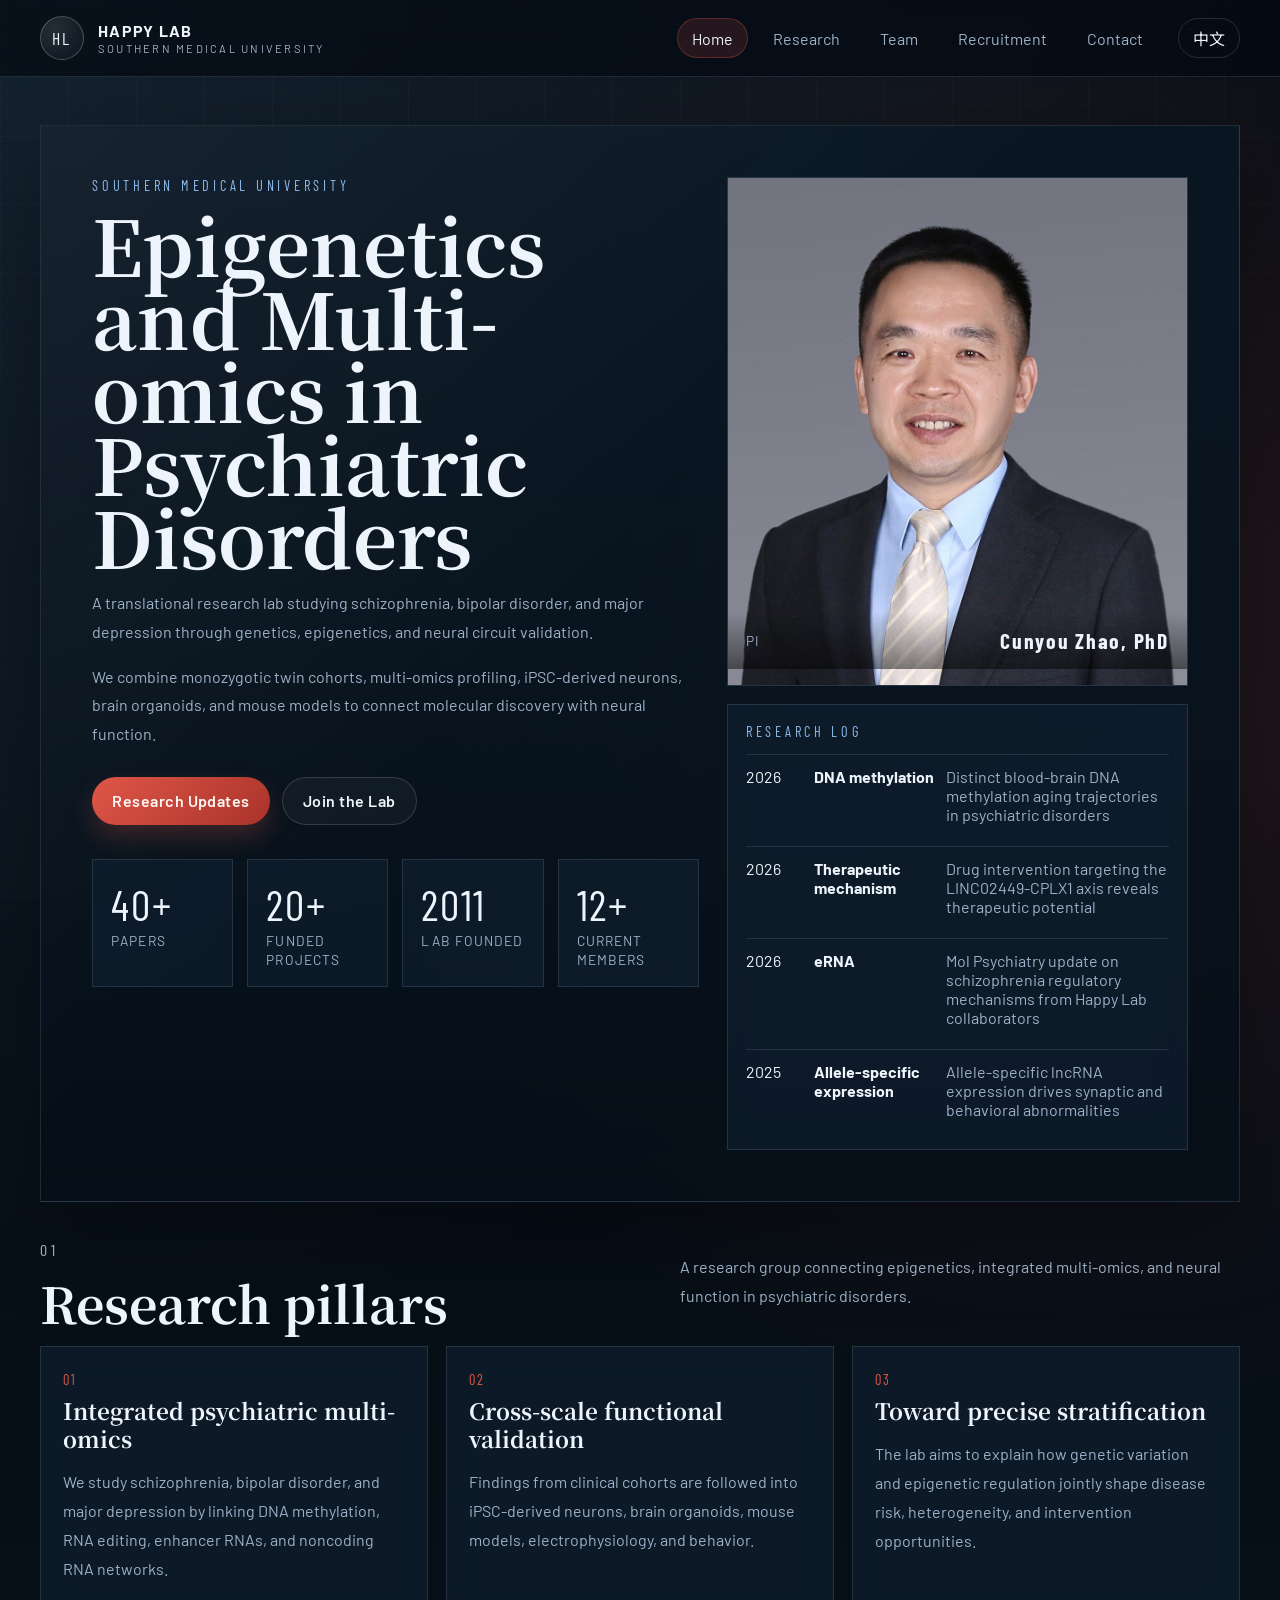
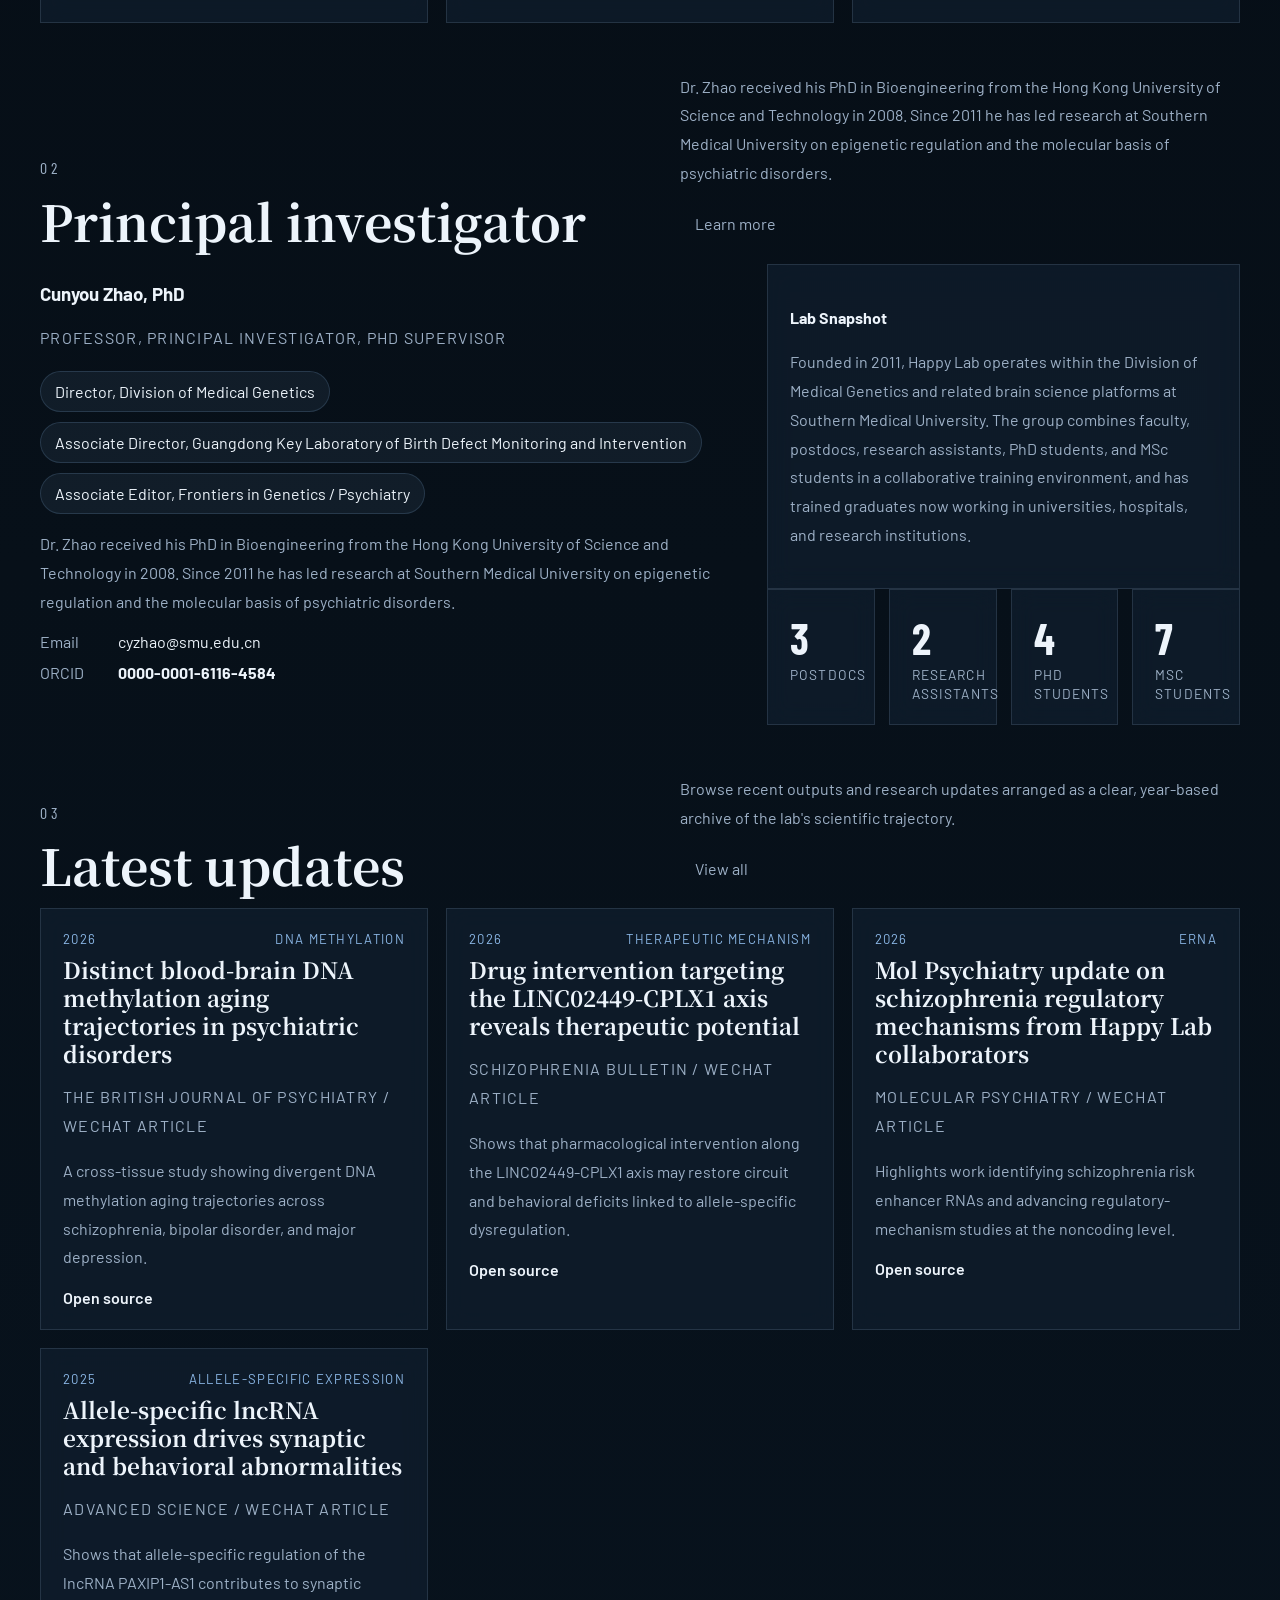
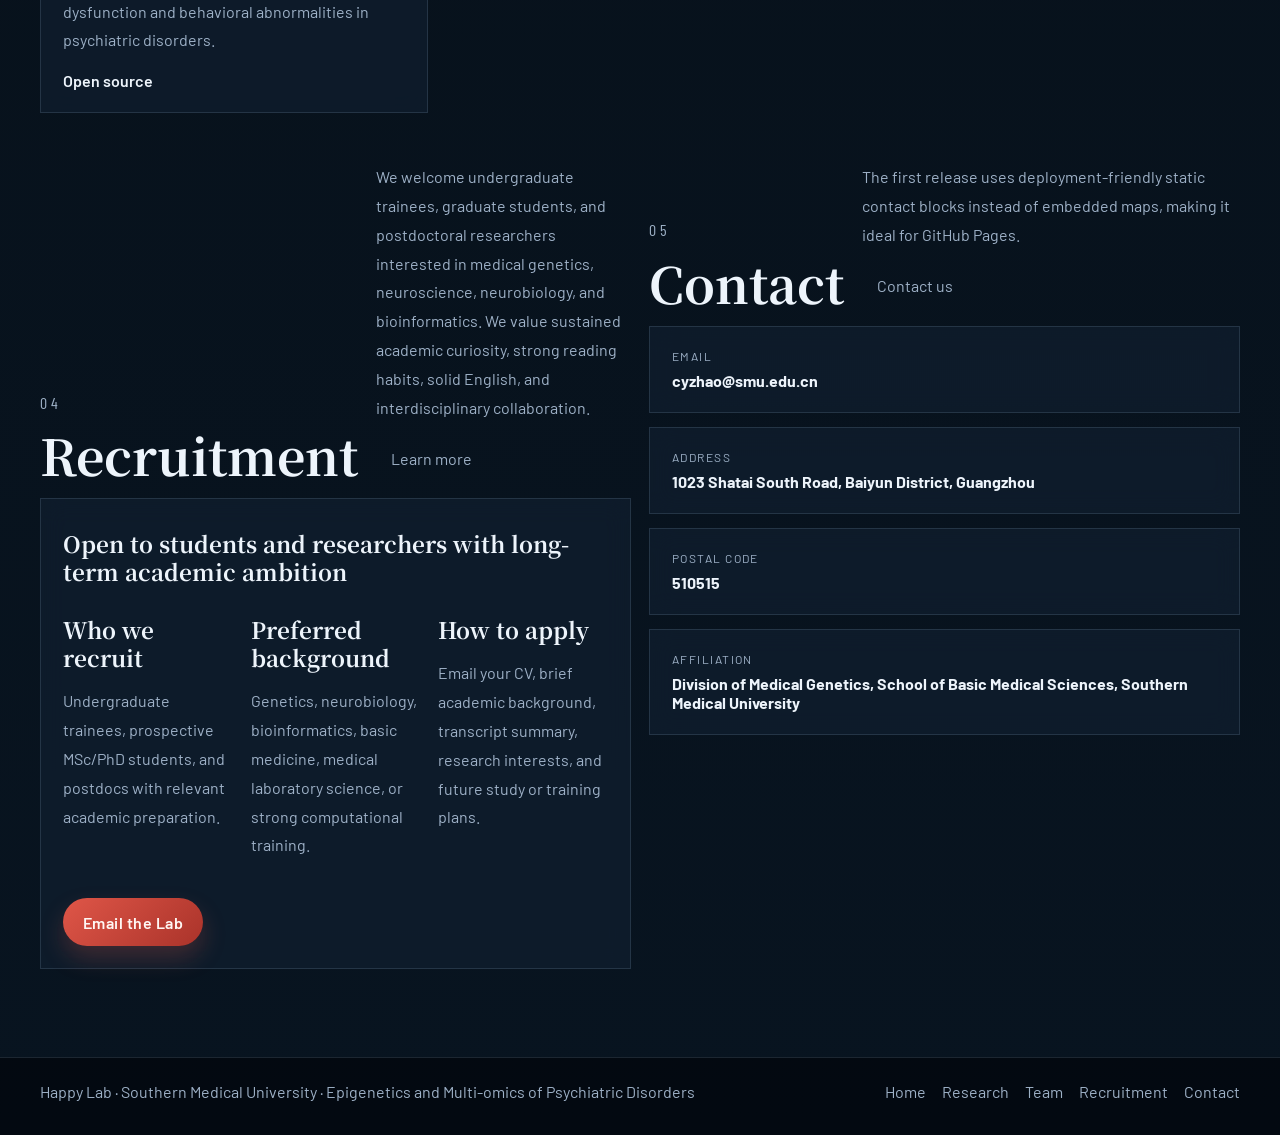
==== en/index.html @ 88c89195 "2.0version" ====
<!DOCTYPE html>
<html lang="en">
  <head>
    <meta charset="UTF-8">
    <meta name="viewport" content="width=device-width, initial-scale=1.0">
    <meta name="description" content="Happy Lab website for research updates, team information, recruitment, and contact details.">
    <title>Happy Lab</title>
    <link rel="preconnect" href="https://fonts.googleapis.com">
    <link rel="preconnect" href="https://fonts.gstatic.com" crossorigin>
    <link href="https://fonts.googleapis.com/css2?family=Barlow:wght@400;500;600;700&family=Barlow+Condensed:wght@500;600;700&family=Noto+Sans+SC:wght@400;500;700&family=Noto+Serif+SC:wght@500;700&display=swap" rel="stylesheet">
    <link rel="stylesheet" href="/styles/main.css">
    <script defer src="/content/site.zh.js"></script>
    <script defer src="/content/site.en.js"></script>
    <script defer src="/content/papers.zh.js"></script>
    <script defer src="/content/papers.en.js"></script>
    <script defer src="/scripts/app.js"></script>
  </head>
  <body data-lang="en" data-page="home">
    <header id="site-header"></header>
    <main id="app"></main>
    <footer id="site-footer"></footer>
  </body>
</html>
---- styles/main.css ----
:root {
  --bg: #071019;
  --bg-elevated: rgba(11, 24, 39, 0.84);
  --panel: rgba(15, 31, 48, 0.86);
  --panel-soft: rgba(18, 35, 53, 0.56);
  --line: rgba(164, 188, 214, 0.16);
  --text: #edf4fb;
  --muted: #9eb1c7;
  --accent: #df5648;
  --cold: #8cb8e7;
  --shadow: 0 28px 80px rgba(0, 0, 0, 0.34);
  --max-width: 1200px;
  --gutter: clamp(20px, 3vw, 40px);
  --serif: "Noto Serif SC", "Source Serif 4", serif;
  --sans: "Barlow", "Noto Sans SC", sans-serif;
  --display: "Barlow Condensed", "Noto Sans SC", sans-serif;
}

* { box-sizing: border-box; }
html { scroll-behavior: smooth; }
body {
  margin: 0;
  font-family: var(--sans);
  color: var(--text);
  background:
    radial-gradient(circle at top left, rgba(109, 167, 219, 0.14), transparent 30%),
    radial-gradient(circle at 85% 15%, rgba(223, 86, 72, 0.14), transparent 20%),
    linear-gradient(180deg, #050b12 0%, #071019 50%, #081420 100%);
  min-height: 100vh;
  position: relative;
}
body::before,
body::after {
  content: "";
  position: fixed;
  inset: 0;
  pointer-events: none;
  z-index: -2;
}
body::before {
  background-image:
    linear-gradient(rgba(255, 255, 255, 0.035) 1px, transparent 1px),
    linear-gradient(90deg, rgba(255, 255, 255, 0.035) 1px, transparent 1px);
  background-size: 68px 68px;
  mask-image: linear-gradient(180deg, rgba(0, 0, 0, 0.72), transparent 92%);
}
body::after {
  background:
    linear-gradient(130deg, transparent 0%, rgba(255, 255, 255, 0.03) 45%, transparent 100%),
    radial-gradient(circle, rgba(255, 255, 255, 0.07) 0 1px, transparent 1px);
  background-size: auto, 14px 14px;
  mix-blend-mode: screen;
  opacity: 0.22;
}
a { color: inherit; text-decoration: none; }
img { display: block; max-width: 100%; }

#site-header {
  position: sticky;
  top: 0;
  z-index: 20;
  backdrop-filter: blur(18px);
  background: rgba(4, 10, 18, 0.68);
  border-bottom: 1px solid var(--line);
}

.header-shell,
.footer-shell,
#app {
  width: min(var(--max-width), calc(100% - 2 * var(--gutter)));
  margin: 0 auto;
}

.header-shell {
  display: flex;
  align-items: center;
  justify-content: space-between;
  gap: 24px;
  padding: 16px 0;
}

.brand-lockup {
  display: inline-flex;
  align-items: center;
  gap: 14px;
  min-width: 0;
}
.brand-mark {
  display: grid;
  place-items: center;
  width: 44px;
  height: 44px;
  border: 1px solid rgba(255, 255, 255, 0.22);
  border-radius: 50%;
  font-family: var(--display);
  font-size: 1.1rem;
  letter-spacing: 0.12em;
  background: radial-gradient(circle at 30% 30%, rgba(255, 255, 255, 0.12), rgba(255, 255, 255, 0.02));
}
.brand-text { display: grid; gap: 2px; }
.brand-text strong,
.brand-text em { white-space: nowrap; }
.brand-text strong {
  font-size: 1rem;
  letter-spacing: 0.08em;
  text-transform: uppercase;
}
.brand-text em {
  font-style: normal;
  font-size: 0.7rem;
  color: var(--muted);
  letter-spacing: 0.2em;
}

.nav-shell { display: flex; align-items: center; gap: 20px; }
.nav-shell nav { display: flex; gap: 10px; flex-wrap: wrap; }
.nav-link,
.language-switch,
.section-action,
.year-filter a {
  display: inline-flex;
  align-items: center;
  min-height: 40px;
  padding: 0 14px;
  border-radius: 999px;
  border: 1px solid transparent;
  color: var(--muted);
  transition: 220ms ease;
}
.nav-link:hover,
.nav-link.is-active,
.language-switch:hover,
.section-action:hover,
.year-filter a:hover {
  color: var(--text);
  border-color: rgba(255, 255, 255, 0.14);
  background: rgba(255, 255, 255, 0.04);
}
.nav-link.is-active {
  background: rgba(223, 86, 72, 0.14);
  border-color: rgba(223, 86, 72, 0.3);
}
.language-switch {
  color: var(--text);
  border-color: rgba(140, 184, 231, 0.2);
}

.menu-toggle {
  display: none;
  width: 46px;
  height: 46px;
  padding: 0;
  border: 1px solid rgba(255, 255, 255, 0.14);
  border-radius: 50%;
  background: rgba(255, 255, 255, 0.04);
  cursor: pointer;
}
.menu-toggle span {
  display: block;
  width: 18px;
  height: 1px;
  margin: 6px auto;
  background: var(--text);
}

#app { padding: 48px 0 88px; }

.hero,
.page-hero {
  overflow: hidden;
  border: 1px solid var(--line);
  background:
    linear-gradient(135deg, rgba(255, 255, 255, 0.05), transparent 45%),
    linear-gradient(180deg, rgba(9, 23, 36, 0.94), rgba(6, 15, 24, 0.9));
  box-shadow: var(--shadow);
}
.hero {
  display: grid;
  grid-template-columns: 1.25fr 0.95fr;
  gap: 28px;
  padding: clamp(26px, 4vw, 54px);
  min-height: 72vh;
}
.page-hero {
  padding: clamp(26px, 4vw, 54px);
  margin-bottom: 34px;
}

.eyebrow,
.section-index,
.signal-title {
  margin: 0 0 14px;
  color: var(--cold);
  font-family: var(--display);
  font-size: 0.9rem;
  letter-spacing: 0.26em;
  text-transform: uppercase;
}
.hero-title,
.page-hero h1,
.section-header h2,
.team-copy h2,
.callout-card h2 {
  margin: 0;
  font-family: var(--serif);
  line-height: 0.95;
}
.hero-title {
  font-size: clamp(3rem, 6vw, 6.2rem);
  max-width: 10ch;
}
.page-hero h1 {
  font-size: clamp(2.5rem, 5vw, 4.2rem);
  margin-bottom: 16px;
}
.hero-subtitle,
.hero-mission,
.page-hero p,
.section-header p,
.pillar-card p,
.paper-card p,
.data-card p,
.callout-card p,
.faculty-bio p,
.team-copy p {
  color: var(--muted);
  font-size: 1rem;
  line-height: 1.8;
}
.hero-actions {
  display: flex;
  flex-wrap: wrap;
  gap: 12px;
  margin: 28px 0 34px;
}
.button {
  display: inline-flex;
  align-items: center;
  justify-content: center;
  min-height: 48px;
  padding: 0 20px;
  border-radius: 999px;
  font-weight: 600;
  letter-spacing: 0.03em;
  transition: transform 220ms ease;
}
.button:hover { transform: translateY(-2px); }
.button-primary {
  background: linear-gradient(135deg, var(--accent), #aa332a);
  color: #fff7f4;
  box-shadow: 0 12px 24px rgba(223, 86, 72, 0.24);
}
.button-secondary {
  background: rgba(255, 255, 255, 0.04);
  border: 1px solid rgba(255, 255, 255, 0.14);
}
.text-link { color: var(--text); font-weight: 600; }

.stat-grid,
.metric-row,
.metric-band {
  display: grid;
  gap: 14px;
  grid-template-columns: repeat(4, minmax(0, 1fr));
}
.stat-card,
.mini-metric,
.contact-card,
.paper-card,
.pillar-card,
.data-card,
.callout-card,
.hero-panel {
  border: 1px solid var(--line);
  background: rgba(18, 35, 53, 0.56);
  backdrop-filter: blur(12px);
}
.stat-card { padding: 18px; }
.stat-value,
.mini-metric strong {
  display: block;
  font-family: var(--display);
  font-size: clamp(1.8rem, 4vw, 2.7rem);
  letter-spacing: 0.04em;
}
.stat-label,
.mini-metric span,
.paper-source,
.panel-caption span {
  color: var(--muted);
  font-size: 0.86rem;
  letter-spacing: 0.08em;
  text-transform: uppercase;
}

.hero-visual { display: grid; gap: 18px; align-content: space-between; }
.hero-panel { overflow: hidden; }
.hero-portrait { min-height: 420px; }
.hero-portrait img {
  width: 100%;
  height: 100%;
  object-fit: cover;
  filter: saturate(0.88) contrast(1.03);
}
.panel-caption {
  display: flex;
  align-items: center;
  justify-content: space-between;
  gap: 16px;
  padding: 16px 18px;
  background: linear-gradient(180deg, transparent, rgba(0, 0, 0, 0.48));
  margin-top: -74px;
  position: relative;
}
.panel-caption strong {
  font-family: var(--display);
  font-size: 1.35rem;
  letter-spacing: 0.08em;
}
.hero-signal { padding: 18px; }
.signal-lines { display: grid; gap: 10px; }
.signal-line {
  display: grid;
  grid-template-columns: 56px 120px 1fr;
  gap: 12px;
  padding: 12px 0;
  border-top: 1px solid var(--line);
}
.signal-line em { font-style: normal; color: var(--muted); }

.content-section { margin-top: 34px; }
.section-header {
  display: flex;
  align-items: end;
  justify-content: space-between;
  gap: 18px;
  margin-bottom: 20px;
}
.section-header h2 { font-size: clamp(2rem, 4vw, 3.1rem); }
.section-header-meta { max-width: 560px; }

.pillar-grid,
.paper-grid,
.callout-grid,
.two-column,
.faculty-layout,
.team-hero,
.dual-section { display: grid; gap: 18px; }
.pillar-grid,
.paper-grid { grid-template-columns: repeat(3, minmax(0, 1fr)); }
.pillar-card,
.paper-card,
.data-card,
.callout-card,
.contact-card,
.mini-metric { padding: 22px; }

.pillar-card h3,
.paper-card h3,
.data-card h3,
.callout-card h3,
.callout-card h4 {
  margin: 8px 0 10px;
  font-family: var(--serif);
  font-size: 1.4rem;
  line-height: 1.25;
}
.pillar-id {
  color: var(--accent);
  font-family: var(--display);
  letter-spacing: 0.16em;
  font-size: 0.9rem;
}
.paper-meta {
  display: flex;
  justify-content: space-between;
  gap: 8px;
  color: var(--cold);
  font-size: 0.82rem;
  letter-spacing: 0.1em;
  text-transform: uppercase;
}

.faculty-layout { grid-template-columns: 1.2fr 0.8fr; }
.faculty-title {
  color: var(--cold);
  margin-top: 8px;
  letter-spacing: 0.08em;
  text-transform: uppercase;
  font-size: 0.9rem;
}
.badge-list,
.plain-list {
  margin: 18px 0 0;
  padding: 0;
  list-style: none;
}
.badge-list {
  display: flex;
  flex-wrap: wrap;
  gap: 10px;
}
.badge-list li {
  padding: 10px 14px;
  border-radius: 999px;
  background: rgba(140, 184, 231, 0.08);
  border: 1px solid rgba(140, 184, 231, 0.18);
}
.plain-list li {
  padding: 12px 0;
  border-top: 1px solid var(--line);
  color: var(--muted);
  line-height: 1.8;
}
.contact-inline {
  display: flex;
  flex-wrap: wrap;
  gap: 10px;
  margin-top: 12px;
}
.contact-inline span { color: var(--muted); min-width: 68px; }
.dual-section { grid-template-columns: repeat(2, minmax(0, 1fr)); }
.callout-grid { grid-template-columns: repeat(3, minmax(0, 1fr)); margin: 22px 0; }
.contact-stack { display: grid; gap: 14px; }
.contact-card { display: grid; gap: 8px; }
.contact-card span {
  color: var(--muted);
  text-transform: uppercase;
  letter-spacing: 0.12em;
  font-size: 0.75rem;
}
.year-filter { display: flex; flex-wrap: wrap; gap: 10px; }
.team-hero { grid-template-columns: 0.78fr 1.22fr; }
.team-photo { border: 1px solid var(--line); background: var(--panel); }
.team-photo img { width: 100%; height: 100%; object-fit: cover; }
.two-column { grid-template-columns: repeat(2, minmax(0, 1fr)); }
.timeline { display: grid; gap: 14px; }
.timeline article { padding-top: 14px; border-top: 1px solid var(--line); }
.timeline span {
  color: var(--cold);
  font-family: var(--display);
  letter-spacing: 0.12em;
}
.timeline h4 { margin: 6px 0 10px; font-size: 1.1rem; }
.section-note { margin-top: 18px; }

#site-footer {
  border-top: 1px solid var(--line);
  background: rgba(3, 8, 15, 0.88);
}
.footer-shell {
  display: flex;
  flex-wrap: wrap;
  align-items: center;
  justify-content: space-between;
  gap: 18px;
  padding: 24px 0 34px;
}
.footer-shell p { margin: 0; color: var(--muted); }
.footer-links { display: flex; flex-wrap: wrap; gap: 16px; }
.footer-links a { color: var(--muted); }

.reveal {
  opacity: 0;
  transform: translateY(24px);
  transition: opacity 600ms ease, transform 600ms ease;
}
.reveal.is-visible {
  opacity: 1;
  transform: translateY(0);
}

@media (max-width: 1100px) {
  .hero,
  .faculty-layout,
  .team-hero,
  .two-column,
  .dual-section { grid-template-columns: 1fr; }
  .pillar-grid,
  .paper-grid,
  .callout-grid,
  .stat-grid,
  .metric-row,
  .metric-band { grid-template-columns: repeat(2, minmax(0, 1fr)); }
  .hero-title { max-width: none; }
}

@media (max-width: 780px) {
  .header-shell { align-items: start; }
  .menu-toggle { display: inline-block; }
  .nav-shell {
    position: absolute;
    top: calc(100% + 10px);
    right: var(--gutter);
    left: var(--gutter);
    display: none;
    padding: 18px;
    border: 1px solid var(--line);
    background: rgba(6, 15, 25, 0.96);
    box-shadow: var(--shadow);
  }
  .nav-shell.is-open { display: grid; gap: 12px; }
  .nav-shell nav,
  .footer-shell,
  .section-header { display: grid; }
  .brand-text em { white-space: normal; }
  .hero,
  .page-hero { padding: 22px; }
  .hero-title,
  .page-hero h1,
  .section-header h2 { line-height: 1.02; }
  .pillar-grid,
  .paper-grid,
  .callout-grid,
  .stat-grid,
  .metric-row,
  .metric-band { grid-template-columns: 1fr; }
  .signal-line { grid-template-columns: 1fr; }
}
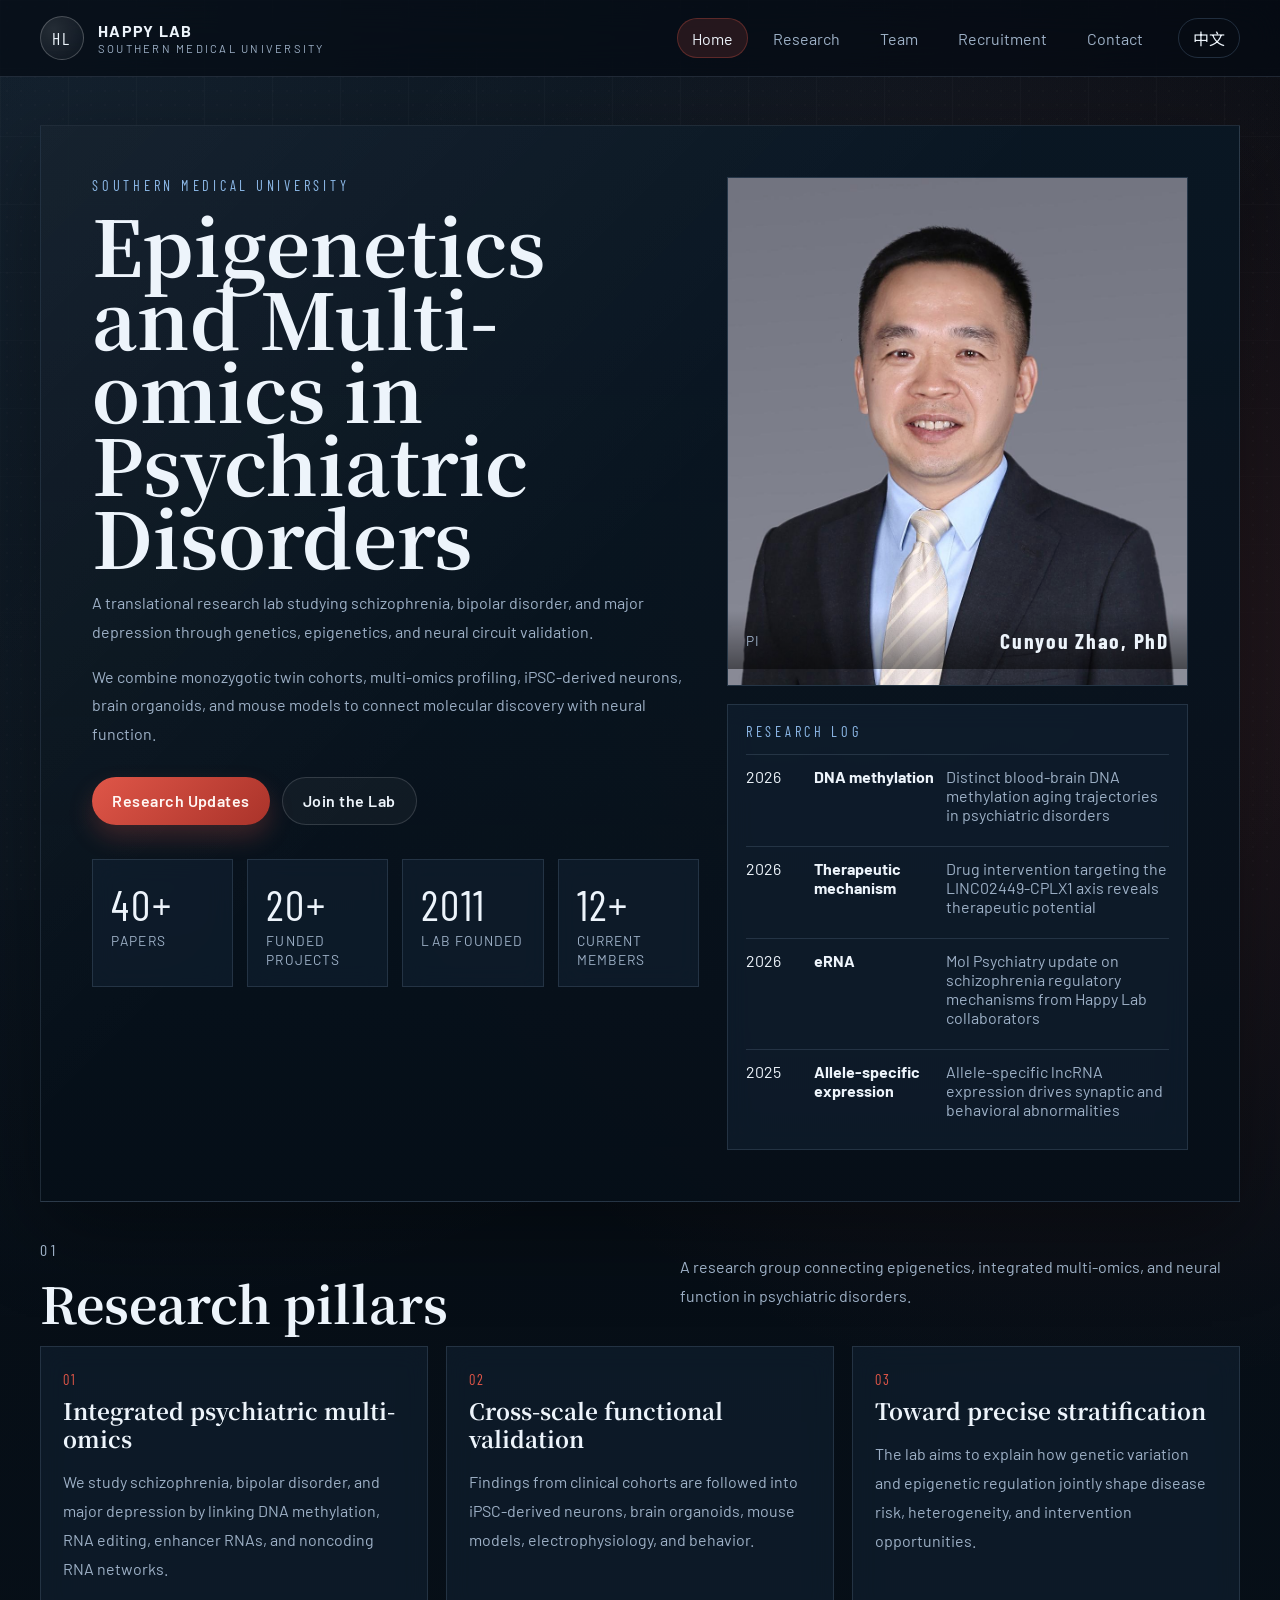
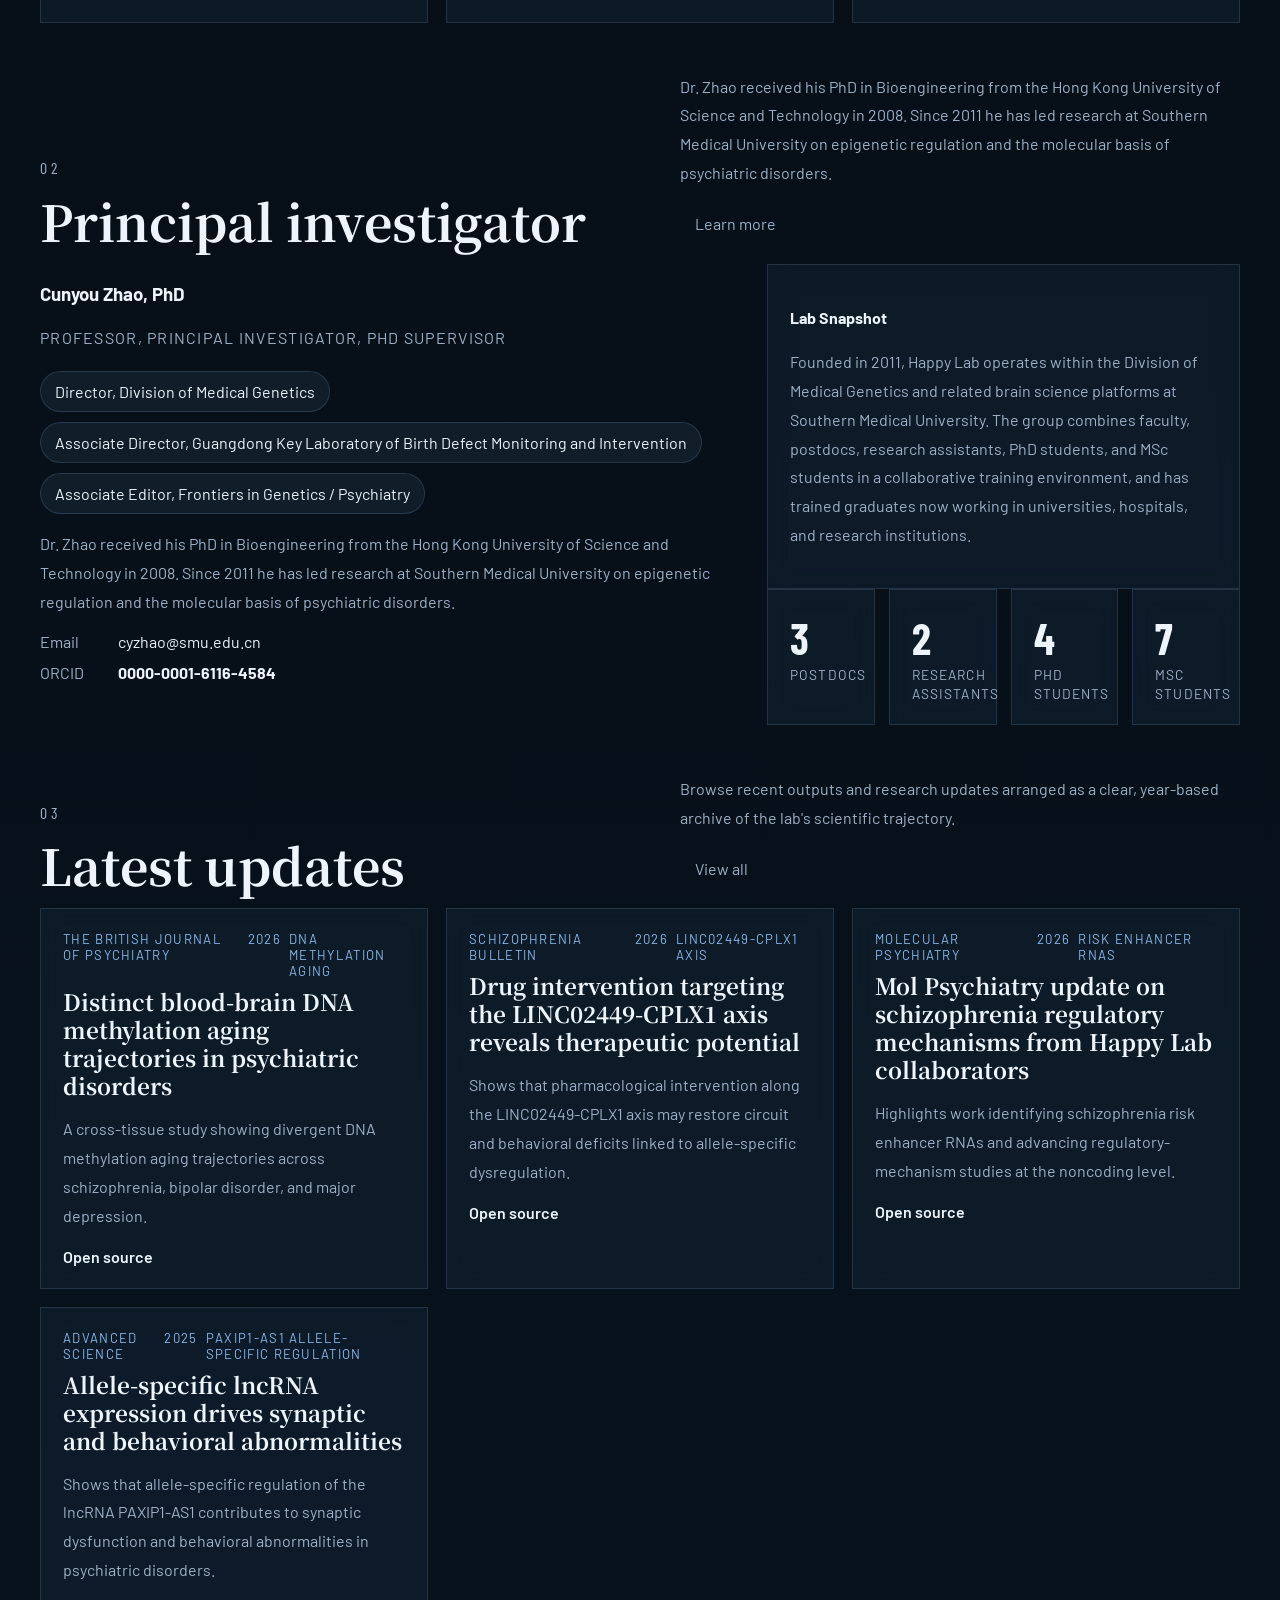
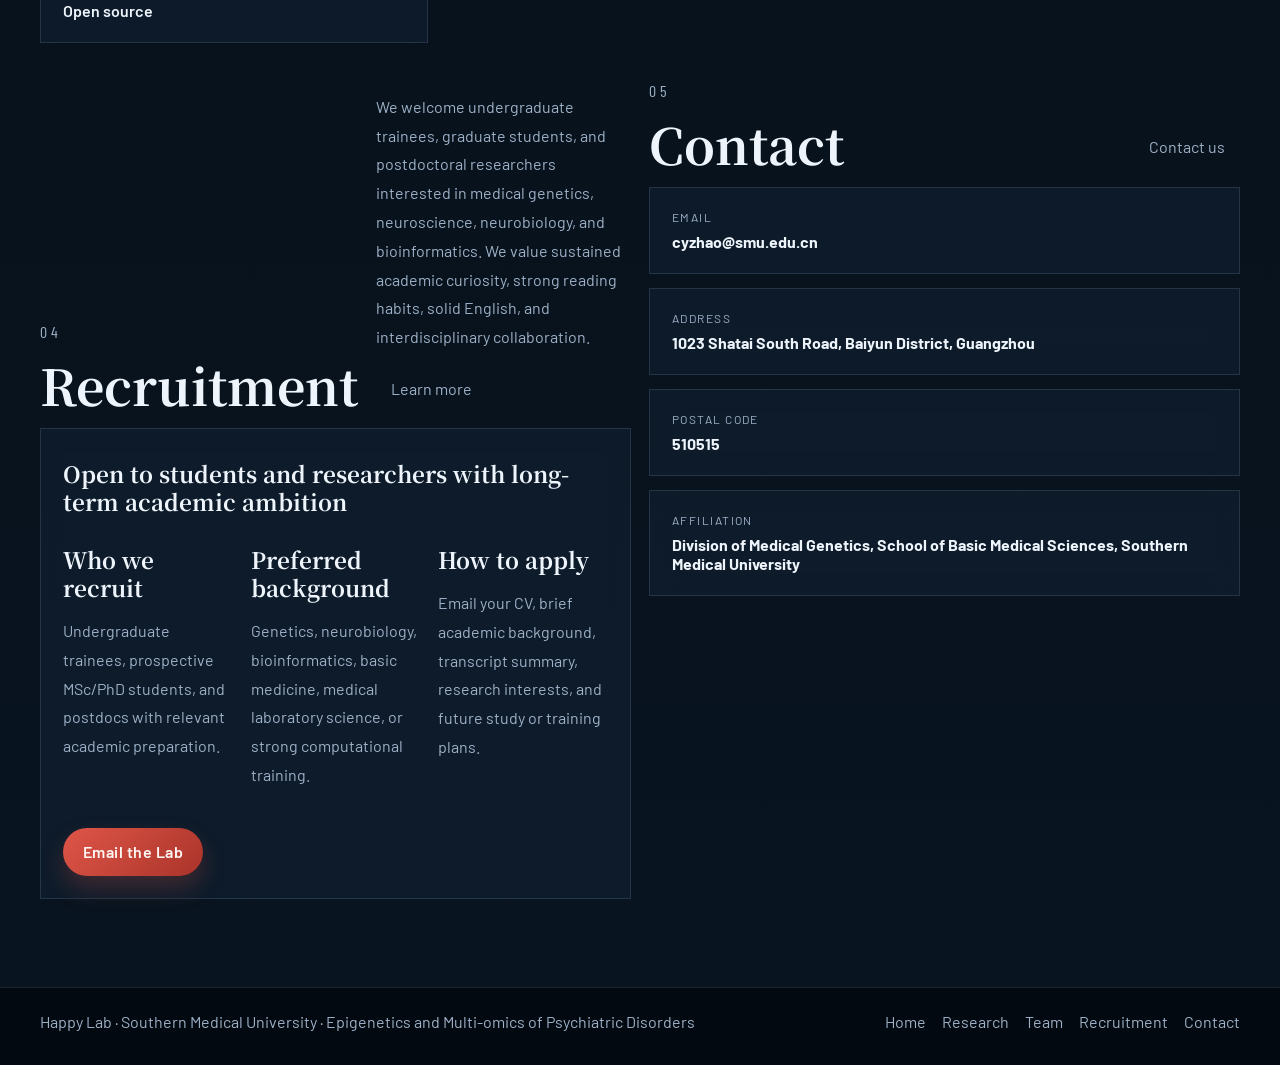
==== commit 2b84ad95: "2.1version, fix up some problems" ====
--- a/en/index.html
+++ b/en/index.html
@@ -8,12 +8,12 @@
     <link rel="preconnect" href="https://fonts.googleapis.com">
     <link rel="preconnect" href="https://fonts.gstatic.com" crossorigin>
     <link href="https://fonts.googleapis.com/css2?family=Barlow:wght@400;500;600;700&family=Barlow+Condensed:wght@500;600;700&family=Noto+Sans+SC:wght@400;500;700&family=Noto+Serif+SC:wght@500;700&display=swap" rel="stylesheet">
-    <link rel="stylesheet" href="/styles/main.css">
-    <script defer src="/content/site.zh.js"></script>
-    <script defer src="/content/site.en.js"></script>
-    <script defer src="/content/papers.zh.js"></script>
-    <script defer src="/content/papers.en.js"></script>
-    <script defer src="/scripts/app.js"></script>
+    <link rel="stylesheet" href="../styles/main.css">
+    <script defer src="../content/site.zh.js"></script>
+    <script defer src="../content/site.en.js"></script>
+    <script defer src="../content/papers.zh.js"></script>
+    <script defer src="../content/papers.en.js"></script>
+    <script defer src="../scripts/app.js"></script>
   </head>
   <body data-lang="en" data-page="home">
     <header id="site-header"></header>
--- a/styles/main.css
+++ b/styles/main.css
@@ -430,6 +430,52 @@
   font-size: 0.75rem;
 }
 .year-filter { display: flex; flex-wrap: wrap; gap: 10px; }
+.filter-shell,
+.filter-chip {
+  border: 1px solid var(--line);
+}
+.filter-shell {
+  display: grid;
+  gap: 18px;
+  padding: 22px;
+  background: rgba(10, 23, 37, 0.78);
+}
+.filter-heading {
+  display: grid;
+  gap: 8px;
+}
+.filter-heading span {
+  color: var(--cold);
+  font-family: var(--display);
+  letter-spacing: 0.16em;
+  text-transform: uppercase;
+  font-size: 0.84rem;
+}
+.filter-heading p {
+  margin: 0;
+  color: var(--muted);
+  line-height: 1.7;
+}
+.filter-group {
+  display: flex;
+  flex-wrap: wrap;
+  gap: 10px;
+}
+.filter-chip {
+  min-height: 40px;
+  padding: 0 14px;
+  border-radius: 999px;
+  background: rgba(255, 255, 255, 0.03);
+  color: var(--muted);
+  cursor: pointer;
+  transition: 220ms ease;
+}
+.filter-chip:hover,
+.filter-chip.is-active {
+  background: rgba(223, 86, 72, 0.16);
+  color: var(--text);
+  border-color: rgba(223, 86, 72, 0.28);
+}
 .team-hero { grid-template-columns: 0.78fr 1.22fr; }
 .team-photo { border: 1px solid var(--line); background: var(--panel); }
 .team-photo img { width: 100%; height: 100%; object-fit: cover; }
